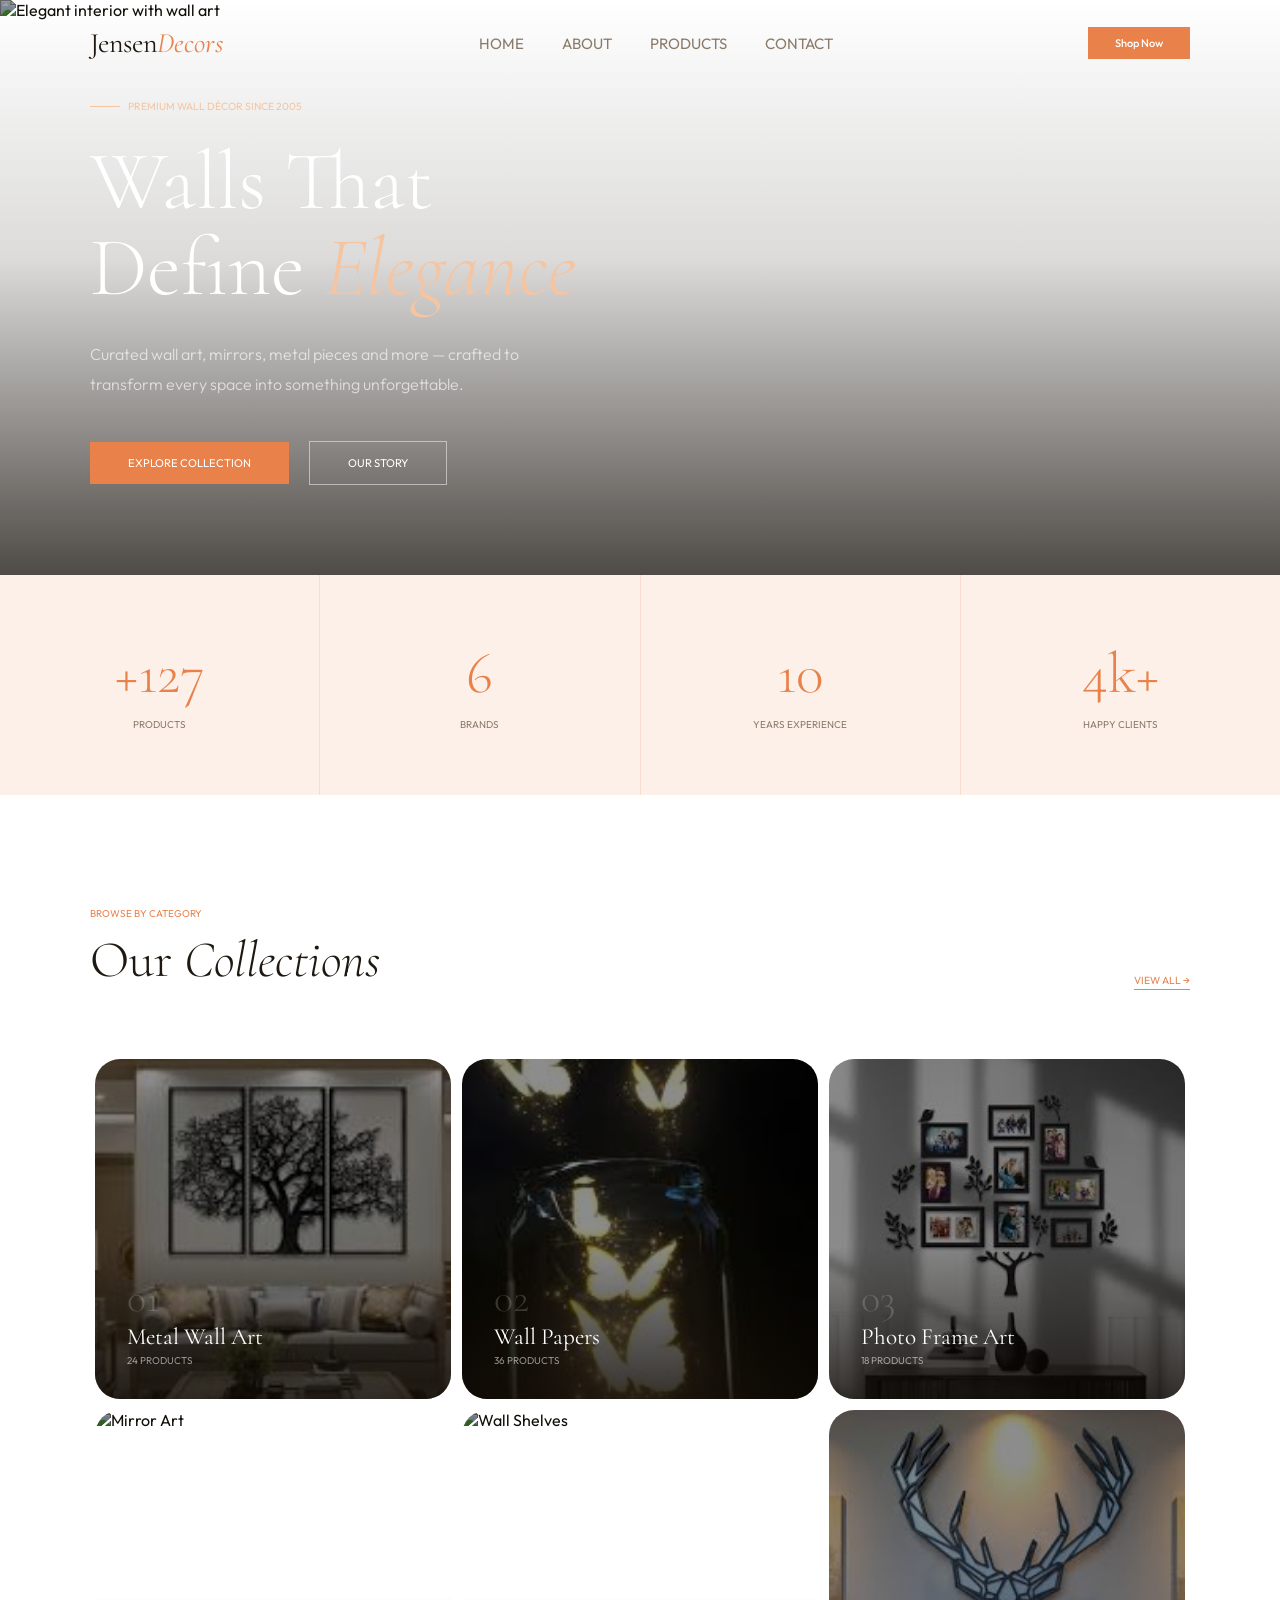
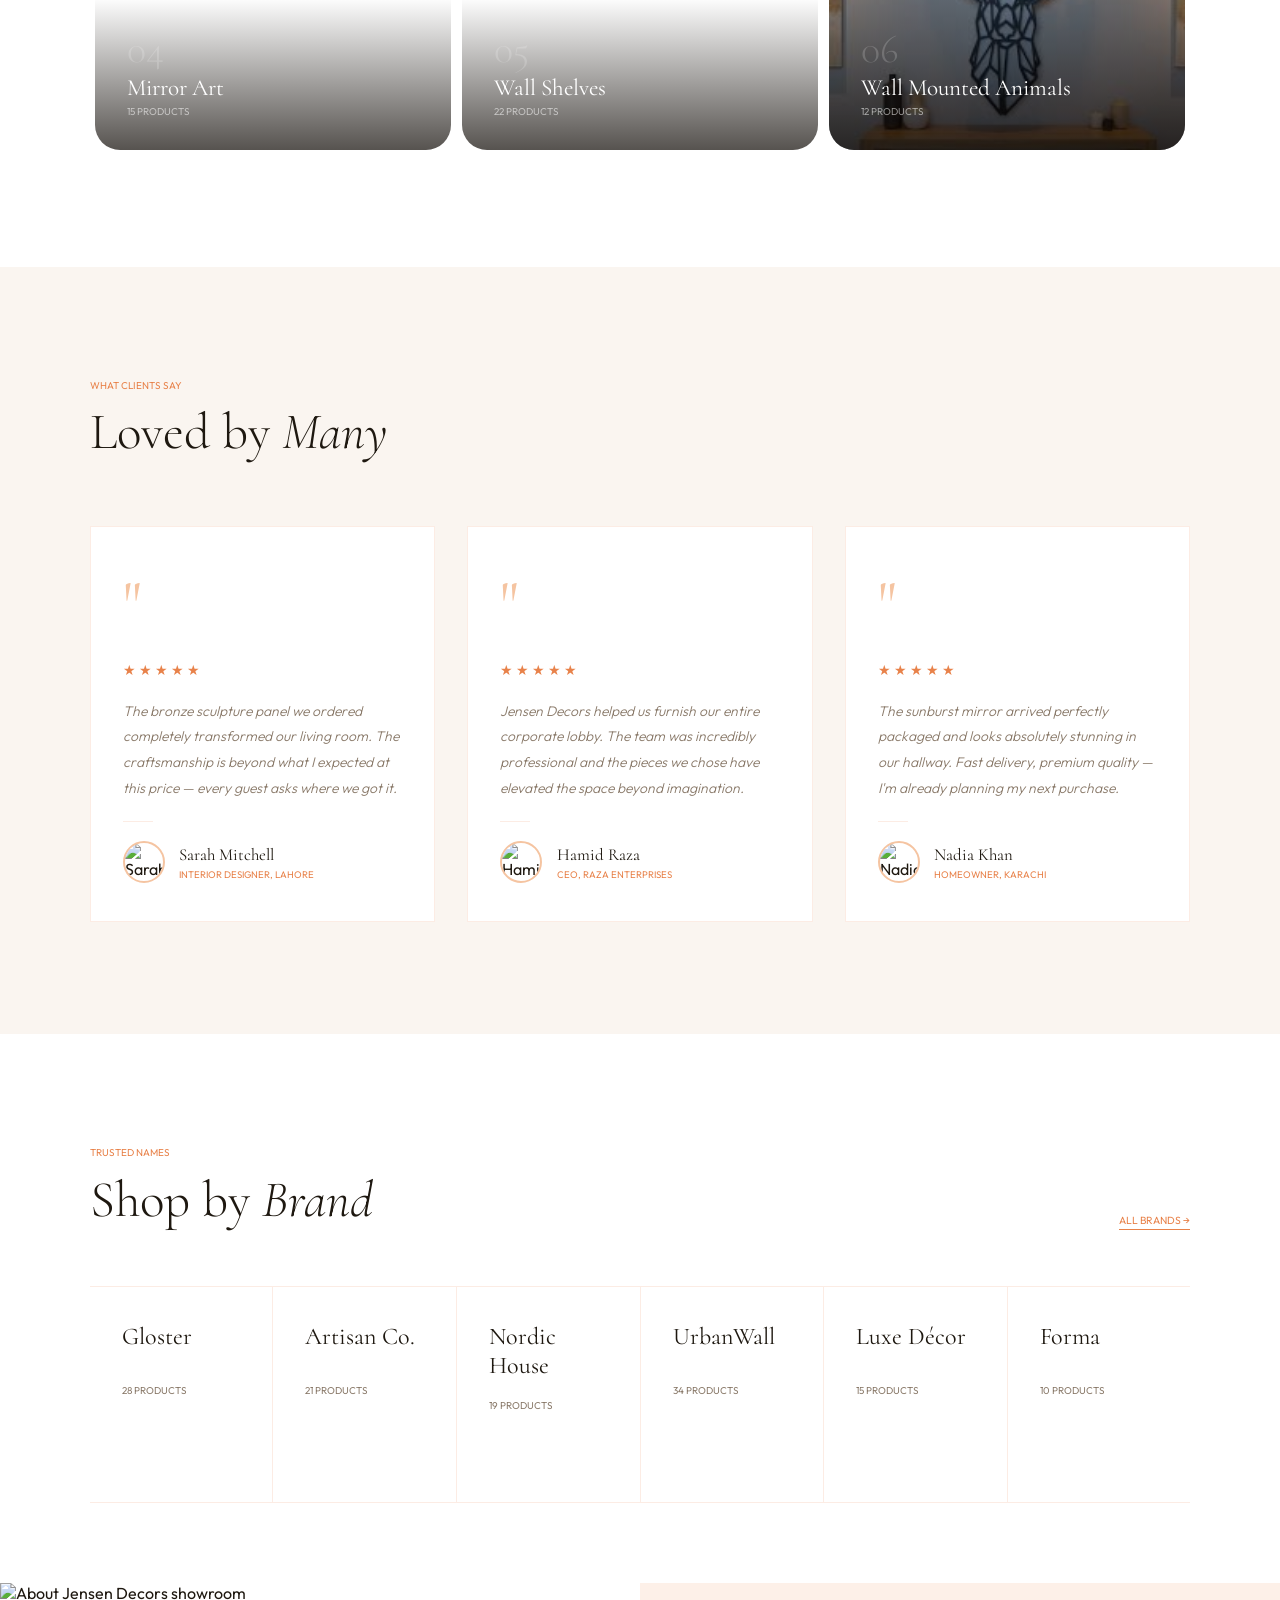
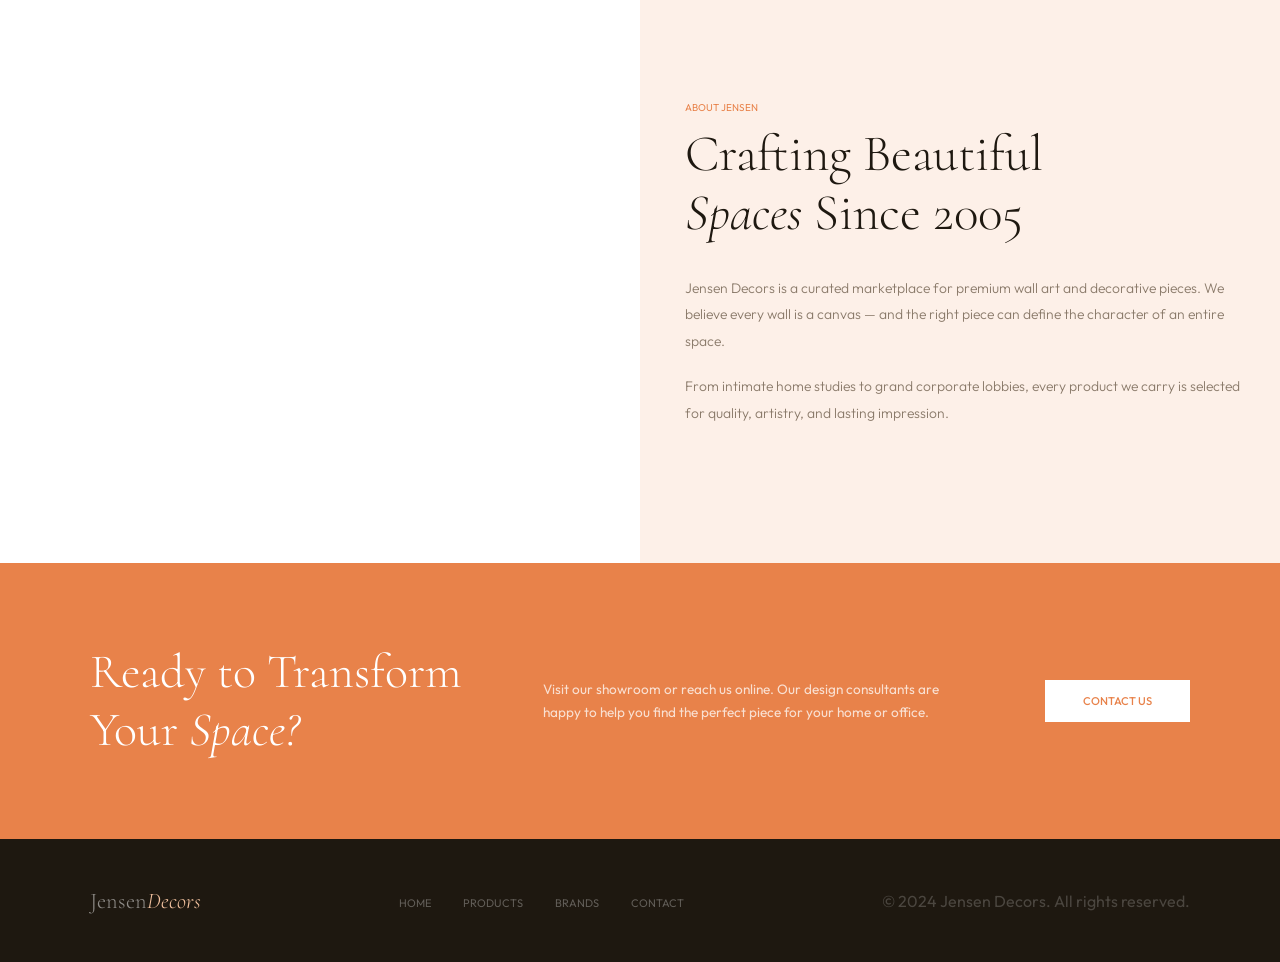
==== index.html @ d96dae10 "Rayyan 1st attempt of E-project" ====
<!DOCTYPE html>
<html lang="en">

<head>
  <meta charset="UTF-8" />
  <meta name="viewport" content="width=device-width, initial-scale=1.0" />
  <title>Jensen Decors — Premium Wall Art</title>
  <link
    href="https://fonts.googleapis.com/css2?family=Cormorant:ital,wght@0,300;0,400;0,500;1,300;1,400&family=Outfit:wght@300;400;500&display=swap"
    rel="stylesheet" />
  <link rel="stylesheet" href="CSS/index.css">
  <style>
  .hbg {
      display: none;
      flex-direction: column;
      justify-content: center;
      gap: 5px;
      cursor: pointer;
      border: none;
      background: none;
      padding: 4px;
      width: 32px;
      height: 32px;
    }

    .hbg span {
      display: block;
      width: 22px;
      height: 1.5px;
      background: var(--ink, #1e1810);
      transform-origin: center;
      transition: transform .38s cubic-bezier(.23, 1, .32, 1),
                  opacity   .28s ease,
                  width     .3s ease;
    }

    .hbg.open span:nth-child(1) { transform: translateY(6.5px) rotate(45deg); }
    .hbg.open span:nth-child(2) { opacity: 0; width: 0; }
    .hbg.open span:nth-child(3) { transform: translateY(-6.5px) rotate(-45deg); }

    /* ── MOBILE NAV DRAWER ── */
    .mob-nav {
      display: none;
      flex-direction: column;
      position: fixed;
      top: 65px; left: 0; right: 0;
      background: #fff;
      border-top: 1px solid rgba(232, 130, 74, .15);
      box-shadow: 0 8px 30px rgba(0, 0, 0, .08);
      z-index: 199;
      padding: 0 7%;
      overflow: hidden;
      max-height: 0;
      transition: max-height .42s cubic-bezier(.23, 1, .32, 1),
                  padding    .42s cubic-bezier(.23, 1, .32, 1);
    }

    .mob-nav.open {
      max-height: 400px;
      padding: 2rem 7%;
    }

    .mob-nav a {
      display: block;
      font-family: 'Outfit', sans-serif;
      font-size: .72rem;
      letter-spacing: .16em;
      text-transform: uppercase;
      color: #8a7a6a;
      font-weight: 400;
      text-decoration: none;
      padding: .6rem 0;
      border-bottom: 1px solid rgba(232, 130, 74, .15);
      transition: color .25s;
    }

    .mob-nav a:last-child { border-bottom: none; }
    .mob-nav a:hover,
    .mob-nav a.active { color: #e8824a; }

    @media (max-width: 900px) {
      .hbg { display: flex; }
    }
  
  </style>
</head>

<body>

  <!-- NAV -->
  <nav id="nav">
    <a class="logo" href="#">Jensen<span>Decors</span></a>
    <ul class="nav-menu">
      <li><a href="index.html">Home</a></li>
      <li><a href="about.html">About</a></li>
      <li><a href="products.html">Products</a></li>
      <li><a href="contact.html">Contact</a></li>
    </ul>
    <a class="nav-cta" href="#categories">Shop Now</a>
    <button class="hbg" id="hbg" aria-label="Toggle menu" aria-expanded="false">
      <span></span><span></span><span></span>
    </button>
  </nav>

  <!-- MOBILE NAV DRAWER -->
  <div class="mob-nav" id="mobNav" role="navigation" aria-label="Mobile navigation">
    <a href="index.html">Home</a>
    <a href="about.html">About Us</a>
    <a href="products.html">Product</a>
    <a href="contact.html">Contact Us</a>
  </div>

  <!-- HERO -->
  <section id="hero">
    <div class="hero-img">
      <img src="https://images.unsplash.com/photo-1586023492125-27b2c045efd7?w=1800&q=80"
        alt="Elegant interior with wall art" />
    </div>
    <div class="hero-overlay"></div>
    <div class="hero-content">
      <div class="hero-tag">Premium Wall Décor Since 2005</div>
      <h1 class="hero-h1">Walls That<br>Define <em>Elegance</em></h1>
      <p class="hero-sub">Curated wall art, mirrors, metal pieces and more — crafted to transform every space into
        something unforgettable.</p>
      <div class="hero-btns">
        <a class="btn-o" href="#categories">Explore Collection</a>
        <a class="btn-w" href="about.html">Our Story</a>
      </div>
    </div>
  </section>

  <!-- STRIP -->
  <div class="strip reveal">
    <div class="strip-item">
      <div class="strip-num">+127</div>
      <div class="strip-label">Products</div>
    </div>
    <div class="strip-item">
      <div class="strip-num">6</div>
      <div class="strip-label">Brands</div>
    </div>
    <div class="strip-item">
      <div class="strip-num">10</div>
      <div class="strip-label">Years Experience</div>
    </div>
    <div class="strip-item">
      <div class="strip-num">4k+</div>
      <div class="strip-label">Happy Clients</div>
    </div>
  </div>

  <!-- CATEGORIES -->
  <section class="sec" id="categories">
    <div class="cat-header reveal">
      <div>
        <div class="eyebrow">Browse by Category</div>
        <h2 class="sec-h2">Our <em>Collections</em></h2>
      </div>
      <a class="see-all" href="products.html">View All →</a>
    </div>

    <div class="cat-list reveal">
      <div class="cat-item">
        <img src="Images/Metal Art.jpg" alt="Metal Wall Art" />
        <div class="cat-arrow">→</div>
        <div class="cat-item-body">
          <div class="cat-num">01</div>
          <div class="cat-name">Metal Wall Art</div>
          <div class="cat-sub">24 Products</div>
        </div>
      </div>
      <div class="cat-item">
        <img src="Images/Wallpaper.jpg" alt="Wall Papers" />
        <div class="cat-arrow">→</div>
        <div class="cat-item-body">
          <div class="cat-num">02</div>
          <div class="cat-name">Wall Papers</div>
          <div class="cat-sub">36 Products</div>
        </div>
      </div>
      <div class="cat-item">
        <img src="Images/PhotoFrame.jpg" alt="Photo Frame Art" />
        <div class="cat-arrow">→</div>
        <div class="cat-item-body">
          <div class="cat-num">03</div>
          <div class="cat-name">Photo Frame Art</div>
          <div class="cat-sub">18 Products</div>
        </div>
      </div>
      <div class="cat-item">
        <img src="https://images.unsplash.com/photo-1618220179428-22790b461013?w=800&q=80" alt="Mirror Art" />
        <div class="cat-arrow">→</div>
        <div class="cat-item-body">
          <div class="cat-num">04</div>
          <div class="cat-name">Mirror Art</div>
          <div class="cat-sub">15 Products</div>
        </div>
      </div>
      <div class="cat-item">
        <img src="https://images.unsplash.com/photo-1555041469-a586c61ea9bc?w=800&q=80" alt="Wall Shelves" />
        <div class="cat-arrow">→</div>
        <div class="cat-item-body">
          <div class="cat-num">05</div>
          <div class="cat-name">Wall Shelves</div>
          <div class="cat-sub">22 Products</div>
        </div>
      </div>
      <div class="cat-item">
        <img src="Images/mounted animals.jpg" alt="Wall Mounted Animals" />
        <div class="cat-arrow">→</div>
        <div class="cat-item-body">
          <div class="cat-num">06</div>
          <div class="cat-name">Wall Mounted Animals</div>
          <div class="cat-sub">12 Products</div>
        </div>
      </div>
    </div>
  </section>

  <!-- TESTIMONIALS -->
  <section class="sec" id="testimonials">
    <div class="reveal">
      <div class="eyebrow">What Clients Say</div>
      <h2 class="sec-h2">Loved by <em>Many</em></h2>
    </div>
    <div class="testi-grid">
      <div class="testi-card reveal">
        <div class="testi-quote-icon">"</div>
        <div class="testi-stars">
          <span class="testi-star">★</span><span class="testi-star">★</span><span class="testi-star">★</span><span
            class="testi-star">★</span><span class="testi-star">★</span>
        </div>
        <p class="testi-text">The bronze sculpture panel we ordered completely transformed our living room. The
          craftsmanship is beyond what I expected at this price — every guest asks where we got it.</p>
        <div class="testi-divider"></div>
        <div class="testi-author">
          <div class="testi-avatar">
            <img src="https://images.unsplash.com/photo-1494790108377-be9c29b29330?w=100&q=80" alt="Sarah M." />
          </div>
          <div>
            <div class="testi-name">Sarah Mitchell</div>
            <div class="testi-role">Interior Designer, Lahore</div>
          </div>
        </div>
      </div>
      <div class="testi-card reveal reveal-d1">
        <div class="testi-quote-icon">"</div>
        <div class="testi-stars">
          <span class="testi-star">★</span><span class="testi-star">★</span><span class="testi-star">★</span><span
            class="testi-star">★</span><span class="testi-star">★</span>
        </div>
        <p class="testi-text">Jensen Decors helped us furnish our entire corporate lobby. The team was incredibly
          professional and the pieces we chose have elevated the space beyond imagination.</p>
        <div class="testi-divider"></div>
        <div class="testi-author">
          <div class="testi-avatar">
            <img src="https://images.unsplash.com/photo-1472099645785-5658abf4ff4e?w=100&q=80" alt="Hamid R." />
          </div>
          <div>
            <div class="testi-name">Hamid Raza</div>
            <div class="testi-role">CEO, Raza Enterprises</div>
          </div>
        </div>
      </div>
      <div class="testi-card reveal reveal-d2">
        <div class="testi-quote-icon">"</div>
        <div class="testi-stars">
          <span class="testi-star">★</span><span class="testi-star">★</span><span class="testi-star">★</span><span
            class="testi-star">★</span><span class="testi-star">★</span>
        </div>
        <p class="testi-text">The sunburst mirror arrived perfectly packaged and looks absolutely stunning in our
          hallway. Fast delivery, premium quality — I'm already planning my next purchase.</p>
        <div class="testi-divider"></div>
        <div class="testi-author">
          <div class="testi-avatar">
            <img src="https://images.unsplash.com/photo-1438761681033-6461ffad8d80?w=100&q=80" alt="Nadia K." />
          </div>
          <div>
            <div class="testi-name">Nadia Khan</div>
            <div class="testi-role">Homeowner, Karachi</div>
          </div>
        </div>
      </div>
    </div>
  </section>

  <!-- BRANDS -->
  <section class="sec" id="brands" style="padding-bottom:5rem;">
    <div class="reveal" style="display:flex;justify-content:space-between;align-items:flex-end;">
      <div>
        <div class="eyebrow">Trusted Names</div>
        <h2 class="sec-h2">Shop by <em>Brand</em></h2>
      </div>
      <a class="see-all" href="products.html">All Brands →</a>
    </div>
    <div class="brand-row reveal">
      <a class="brand-col" href="#">
        <div class="brand-col-name">Gloster</div>
        <div class="brand-col-count">28 Products</div>
        <div class="brand-col-arr">→</div>
      </a>
      <a class="brand-col" href="#">
        <div class="brand-col-name">Artisan Co.</div>
        <div class="brand-col-count">21 Products</div>
        <div class="brand-col-arr">→</div>
      </a>
      <a class="brand-col" href="#">
        <div class="brand-col-name">Nordic House</div>
        <div class="brand-col-count">19 Products</div>
        <div class="brand-col-arr">→</div>
      </a>
      <a class="brand-col" href="#">
        <div class="brand-col-name">UrbanWall</div>
        <div class="brand-col-count">34 Products</div>
        <div class="brand-col-arr">→</div>
      </a>
      <a class="brand-col" href="#">
        <div class="brand-col-name">Luxe Décor</div>
        <div class="brand-col-count">15 Products</div>
        <div class="brand-col-arr">→</div>
      </a>
      <a class="brand-col" href="#">
        <div class="brand-col-name">Forma</div>
        <div class="brand-col-count">10 Products</div>
        <div class="brand-col-arr">→</div>
      </a>
    </div>
  </section>

  <!-- ABOUT -->
  <div id="about">
    <div class="about-img reveal">
      <img src="https://images.unsplash.com/photo-1600210492486-724fe5c67fb0?w=900&q=80"
        alt="About Jensen Decors showroom" />
    </div>
    <div class="about-body reveal reveal-d1">
      <div class="eyebrow">About Jensen</div>
      <h2 class="sec-h2" style="margin-bottom:2rem;">Crafting Beautiful<br><em>Spaces</em> Since 2005</h2>
      <p class="about-p">Jensen Decors is a curated marketplace for premium wall art and decorative pieces. We believe
        every wall is a canvas — and the right piece can define the character of an entire space.</p>
      <p class="about-p">From intimate home studies to grand corporate lobbies, every product we carry is selected for
        quality, artistry, and lasting impression.</p>
    </div>
  </div>

  <!-- CONTACT BAND -->
  <div class="contact-band reveal">
    <div>
      <h2>Ready to Transform<br>Your <em>Space?</em></h2>
    </div>
    <p>Visit our showroom or reach us online. Our design consultants are happy to help you find the perfect piece for
      your home or office.</p>
    <a class="btn-white" href="contact.html">Contact Us</a>
  </div>

  <!-- FOOTER -->
  <footer>
    <div class="foot-logo">Jensen<span>Decors</span></div>
    <ul class="foot-links">
      <li><a href="#">Home</a></li>
      <li><a href="#categories">Products</a></li>
      <li><a href="#brands">Brands</a></li>
      <li><a href="contact.html">Contact</a></li>
    </ul>
    <span class="foot-copy">© 2024 Jensen Decors. All rights reserved.</span>
  </footer>

  <script>
    // Sticky nav
    window.addEventListener('scroll', () => {
      document.getElementById('nav').classList.toggle('stuck', scrollY > 60);
    });

    // Scroll reveal
    const io = new IntersectionObserver(entries => {
      entries.forEach(e => { if (e.isIntersecting) { e.target.classList.add('on'); io.unobserve(e.target); } });
    }, { threshold: 0.1 });
    document.querySelectorAll('.reveal').forEach(el => io.observe(el));

    // Hamburger toggle
    const hbg    = document.getElementById('hbg');
    const mobNav = document.getElementById('mobNav');
    let isOpen   = false;

    hbg.addEventListener('click', function () {
      isOpen = !isOpen;
      hbg.classList.toggle('open', isOpen);
      hbg.setAttribute('aria-expanded', isOpen);

      if (isOpen) {
        mobNav.style.display = 'flex';
        mobNav.offsetHeight;
        mobNav.classList.add('open');
      } else {
        mobNav.classList.remove('open');
        mobNav.addEventListener('transitionend', function handler() {
          if (!isOpen) mobNav.style.display = 'none';
          mobNav.removeEventListener('transitionend', handler);
        });
      }
    });

    mobNav.querySelectorAll('a').forEach(function (link) {
      link.addEventListener('click', function () {
        isOpen = false;
        hbg.classList.remove('open');
        hbg.setAttribute('aria-expanded', 'false');
        mobNav.classList.remove('open');
        mobNav.addEventListener('transitionend', function handler() {
          mobNav.style.display = 'none';
          mobNav.removeEventListener('transitionend', handler);
        });
      });
    });
  </script>
</body>

</html>
---- CSS/index.css ----
*,
*::before,
*::after {
  margin: 0;
  padding: 0;
  box-sizing: border-box;
}

body {
  font-family: 'Outfit', sans-serif;
  background: #fff;
  color: #1e1810;
  overflow-x: hidden;
}

img {
  display: block;
  width: 100%;
  height: 100%;
  object-fit: cover;
}

a {
  text-decoration: none;
  color: inherit;
}

/* NAV */
nav {
  position: fixed;
  top: 0;
  left: 0;
  right: 0;
  z-index: 1000;
  display: flex;
  align-items: center;
  justify-content: space-between;
  padding: 25.6px 7%;
  transition: background .45s;
}

nav.stuck {
  background: rgba(255, 255, 255, .94);
}

.logo {
  font-family: 'Cormorant', serif;
  font-size: 1.75rem;
  font-weight: 400;
  color: #1e1810;
}

.logo span {
  font-style: italic;
  color: #e8824a;
}

.nav-menu {
  display: flex;
  gap: 38px;
  list-style: none;
}

.nav-menu a {
  font-size: 15px;
  text-transform: uppercase;
  color: #8a7a6a;
  position: relative;
  padding-bottom: 3px;
  transition: all ease-in 300ms;
}

.nav-menu a::after {
  position: absolute;
  bottom: 0;
  left: 0;
  width: 0;
  height: 1px;
  background: #e8824a;
  transition: all ease-in 350ms;
}

.nav-menu a:hover {
  color: #e8824a;
}

.nav-menu a:hover::after {
  width: 100%;
}

.nav-cta {
  font-size: 11px;
  color: #fff;
  background: #e8824a;
  padding: 9px 27px;
  font-weight: 500;
  transition: all ease-in 300ms;
}

.nav-cta:hover {
  opacity: 0.85;
}

/* HAMBURGER — hidden on desktop, shown on mobile via media query */
.hbg {
  display: none;
  flex-direction: column;
  justify-content: center;
  align-items: center;
  gap: 5px;
  width: 44px;
  height: 44px;
  background: none;
  border: none;
  cursor: pointer;
  padding: 8px;
  border-radius: 6px;
  flex-shrink: 0;
  z-index: 1100;
}

.hbg span {
  display: block;
  width: 24px;
  height: 2px;
  background: #1e1810;
  border-radius: 2px;
  transition: transform 0.3s, opacity 0.3s;
}

/* HERO */
#hero {
  padding-top: 100px;
  height: 100%;
  position: relative;
  overflow: hidden;
  display: flex;
  align-items: flex-end;
}

.hero-img {
  position: absolute;
  inset: 0;
}

.hero-img img {
  object-position: center 30%;
  filter: brightness(.62);
}

.hero-overlay {
  position: absolute;
  inset: 0;
  background: linear-gradient(to top, rgba(20, 14, 8, .75) 0%, rgba(20, 14, 8, .15) 55%, transparent 100%);
}

.hero-content {
  position: relative;
  z-index: 2;
  padding: 0 7% 7%;
  max-width: 820px;
}

.hero-tag {
  display: flex;
  align-items: center;
  gap: 8px;
  font-size: .65rem;
  text-transform: uppercase;
  color: #f5c4a1;
  margin-bottom: 1.6rem;
}

.hero-tag::before {
  content: '';
  width: 30px;
  height: 1px;
  background: #f5c4a1;
}

.hero-h1 {
  font-family: 'Cormorant', serif;
  font-size: clamp(3.4rem, 6.5vw, 6rem);
  font-weight: 300;
  line-height: 1.04;
  color: #fff;
  margin-bottom: 1.8rem;
}

.hero-h1 em {
  font-style: italic;
  color: #f5c4a1;
}

.hero-sub {
  font-size: 12.5x;
  color: rgba(255, 255, 255, .65);
  line-height: 1.85;
  font-weight: 300;
  max-width: 440px;
  margin-bottom: 2.6rem;
}

.hero-btns {
  display: flex;
  gap: 1.2rem;
  align-items: center;
}

.btn-w {
  font-size: .7rem;
  text-transform: uppercase;
  color: #fff;
  border: 1px solid rgba(255, 255, 255, .5);
  padding: .88rem 2.4rem;
  transition: background .35s, border-color .35s;
}

.btn-w:hover {
  background: rgba(255, 255, 255, .1);
  border-color: #fff;
}

.btn-o {
  font-size: .7rem;
  text-transform: uppercase;
  color: #fff;
  background: #e8824a;
  padding: .88rem 2.4rem;
  transition: opacity .3s;
}

.btn-o:hover {
  opacity: .88;
}

/* STRIP */
.strip {
  display: flex;
  justify-content: center;
  background: #fdf0e8;
}

.strip-item {
  flex: 1;
  text-align: center;
  padding: 4rem 1rem;
  border-right: 1px solid rgba(232, 130, 74, .15);
  cursor: default;
  position: relative;
  overflow: hidden;
  transition: all ease-in 40ms;
}

.strip-item::after {
  content: '';
  position: absolute;
  bottom: 0;
  left: 50%;
  transform: translateX(-50%) scaleX(0);
  width: 40px;
  height: 2px;
  background: #e8824a;
  transition: transform .45s cubic-bezier(.16, 1, .3, 1);
}

.strip-item:hover::after {
  transform: translateX(-50%) scaleX(1);
}

.strip-item:last-child {
  border-right: none;
}

.strip-item:hover {
  background: rgba(232, 130, 74, .07);
}

.strip-num {
  font-family: 'Cormorant', serif;
  font-size: 3.6rem;
  font-weight: 300;
  color: #e8824a;
  transition: all ease-in .45s cubic-bezier(.16, 1, .3, 1);
}

.strip-item:hover .strip-num {
  transform: translateY(-4px) scale(1.08);
}

.strip-label {
  font-size: .62rem;
  text-transform: uppercase;
  color: #8a7a6a;
  margin-top: .55rem;
  transition: all ease-in .4s, color .3s;
}

.strip-item:hover .strip-label {
  color: #1e1810;
}

/* SHARED SECTION */
.sec {
  padding: 112px 7%;
}

.eyebrow {
  font-size: .62rem;
  text-transform: uppercase;
  color: #e8824a;
  margin-bottom: .7rem;
}

.sec-h2 {
  font-family: 'Cormorant', serif;
  font-size: clamp(2.2rem, 4vw, 3.4rem);
  font-weight: 300;
  line-height: 1.15;
  color: #1e1810;
}

.sec-h2 em {
  font-style: italic;
}

/* CATEGORIES */
.cat-header {
  display: flex;
  justify-content: space-between;
  align-items: flex-end;
  margin-bottom: 4rem;
}

.see-all {
  font-size: .65rem;
  text-transform: uppercase;
  color: #e8824a;
  border-bottom: 1px solid #e8824a;
  padding-bottom: 2px;
  transition: opacity .3s;
}

.see-all:hover {
  opacity: .65;
}

.cat-list {
  display: grid;
  grid-template-columns: repeat(3, 1fr);
  gap: 1px;
}

.cat-item {
  position: relative;
  overflow: hidden;
  height: 340px;
  display: flex;
  align-items: flex-end;
  cursor: pointer;
  border-radius: 25px;
  margin: 5px;
}

.cat-item img {
  position: absolute;
  inset: 0;
  filter: brightness(.55);
  transition: transform .65s cubic-bezier(.25, .46, .45, .94);
}

.cat-item:hover img {
  transform: scale(1.06);
}

.cat-item-body {
  position: relative;
  z-index: 2;
  padding: 2rem;
  width: 100%;
  background: linear-gradient(transparent, rgba(15, 10, 5, .7));
}

.cat-num {
  font-family: 'Cormorant', serif;
  font-size: 2.5rem;
  font-weight: 300;
  color: rgba(255, 255, 255, .18);
  line-height: 1;
  margin-bottom: .3rem;
}

.cat-name {
  font-family: 'Cormorant', serif;
  font-size: 1.45rem;
  font-weight: 400;
  color: #fff;
  margin-bottom: .2rem;
}

.cat-sub {
  font-size: .62rem;
  text-transform: uppercase;
  color: rgba(255, 255, 255, .55);
}

.cat-arrow {
  position: absolute;
  top: 1.5rem;
  right: 1.5rem;
  z-index: 2;
  width: 36px;
  height: 36px;
  border: 1px solid rgba(255, 255, 255, .3);
  display: flex;
  align-items: center;
  justify-content: center;
  color: #fff;
  opacity: 0;
  transform: translateY(6px);
  transition: opacity .35s, transform .35s;
}

.cat-item:hover .cat-arrow {
  opacity: 1;
  transform: translateY(0);
}

/* TESTIMONIALS */
#testimonials {
  background: #faf5f0;
}

.testi-grid {
  display: grid;
  grid-template-columns: repeat(3, 1fr);
  gap: 2rem;
  margin-top: 4rem;
}

.testi-card {
  background: #fff;
  padding: 2.4rem 2rem;
  border: 1px solid rgba(232, 130, 74, .15);
  display: flex;
  flex-direction: column;
  gap: 1.2rem;
  transition: box-shadow .35s, transform .35s;
}

.testi-card:hover {
  box-shadow: 0 12px 40px rgba(232, 130, 74, .12);
  transform: translateY(-4px);
}

.testi-quote-icon {
  font-family: 'Cormorant', serif;
  font-size: 4rem;
  color: #f5c4a1;
}

.testi-text {
  font-size: .87rem;
  color: #8a7a6a;
  line-height: 1.85;
  font-weight: 300;
  font-style: italic;
  flex: 1;
}

.testi-stars {
  display: flex;
  gap: 3px;
}

.testi-star {
  color: #e8824a;
  font-size: .9rem;
}

.testi-divider {
  width: 30px;
  height: 1px;
  background: rgba(232, 130, 74, .15);
}

.testi-author {
  display: flex;
  align-items: center;
  gap: .9rem;
}

.testi-avatar {
  width: 42px;
  height: 42px;
  border-radius: 50%;
  overflow: hidden;
  flex-shrink: 0;
  border: 2px solid #f5c4a1;
}

.testi-avatar img {
  width: 100%;
  height: 100%;
  object-fit: cover;
}

.testi-name {
  font-family: 'Cormorant', serif;
  font-size: 1.05rem;
  color: #1e1810;
}

.testi-role {
  font-size: .6rem;
  text-transform: uppercase;
  color: #e8824a;
  margin-top: .15rem;
}

/* BRANDS */
#brands {
  background: #fff;
}

.brand-row {
  display: flex;
  margin-top: 3.5rem;
  border-top: 1px solid rgba(232, 130, 74, .15);
}

.brand-col {
  flex: 1;
  padding: 2.2rem 2rem;
  border-right: 1px solid rgba(232, 130, 74, .15);
  border-bottom: 1px solid rgba(232, 130, 74, .15);
  cursor: pointer;
  display: flex;
  flex-direction: column;
  justify-content: space-between;
  transition: background .3s;
}

.brand-col:last-child {
  border-right: none;
}

.brand-col:hover {
  background: #fdf0e8;
}

.brand-col-name {
  font-family: 'Cormorant', serif;
  font-size: 1.5rem;
  color: #1e1810;
  margin-bottom: 1.2rem;
}

.brand-col-count {
  font-size: .62rem;
  text-transform: uppercase;
  color: #8a7a6a;
}

.brand-col-arr {
  font-size: 1.1rem;
  color: #e8824a;
  margin-top: 2rem;
  opacity: 0;
  transform: translateX(-6px);
  transition: opacity .3s, transform .3s;
}

.brand-col:hover .brand-col-arr {
  opacity: 1;
}

#about {
  display: grid;
  grid-template-columns: 1fr 1fr;
  min-height: 580px;
}

.about-img {
  overflow: hidden;
}

.about-img img {
  height: 100%;
}

.about-body {
  background: #fdf0e8;
  padding: 6rem 6% 6rem 7%;
  display: flex;
  flex-direction: column;
  justify-content: center;
}

.about-body .sec-h2 {
  margin-bottom: 2rem;
}

.about-p {
  font-size: .87rem;
  color: #8a7a6a;
  line-height: 1.9;
  font-weight: 300;
  margin-bottom: 1.2rem;
}

.contact-band {
  background: #e8824a;
  padding: 5rem 7%;
  display: flex;
  align-items: center;
  justify-content: space-between;
  gap: 3rem;
}

.contact-band h2 {
  font-family: 'Cormorant', serif;
  font-size: clamp(2rem, 4vw, 3rem);
  font-weight: 300;
  color: #fff;
}

.contact-band h2 em {
  font-style: italic;
}

.contact-band p {
  font-size: .85rem;
  color: rgba(255, 255, 255, .75);
  line-height: 1.7;
  max-width: 420px;
}

.btn-white {
  flex-shrink: 0;
  font-size: .7rem;
  text-transform: uppercase;
  color: #e8824a;
  background: #fff;
  padding: .9rem 2.4rem;
  font-weight: 500;
  transition: opacity .3s;
}

.btn-white:hover {
  opacity: .9;
}

footer {
  background: #1e1810;
  padding: 3rem 7%;
  display: flex;
  justify-content: space-between;
  align-items: center;
}

.foot-logo {
  font-family: 'Cormorant', serif;
  font-size: 1.4rem;
  font-weight: 300;
  color: rgba(255, 255, 255, .5);
}

.foot-logo span {
  font-style: italic;
  color: #f5c4a1;
}

.foot-links {
  display: flex;
  gap: 2rem;
  list-style: none;
}

.foot-links a {
  font-size: 11px;
  text-transform: uppercase;
  color: rgba(255, 255, 255, .3);
  transition: color .3s;
}

.foot-links a:hover {
  color: #f5c4a1;
}

.foot-copy {
  font-size: 16px;
  color: rgba(255, 255, 255, .2);
}

.reveal {
  opacity: 0;
  transform: translateY(24px);
  transition: opacity .8s, transform .8s cubic-bezier(.16, 1, .3, 1);
}

.reveal.on {
  opacity: 1;
  transform: none;
}

.reveal-d1 {
  transition-delay: .1s;
}

.reveal-d2 {
  transition-delay: .2s;
}

.reveal-d3 {
  transition-delay: .3s;
}

@media(max-width:960px) {
  .cat-list {
    grid-template-columns: 1fr 1fr;
  }

  .cat-item {
    height: 280px;
  }

  .testi-grid {
    grid-template-columns: 1fr;
  }

  .brand-row {
    flex-wrap: wrap;
  }

  .brand-col {
    flex: 1 1 33%;
  }

  #about {
    grid-template-columns: 1fr;
  }

  .about-img {
    height: 320px;
  }

  .contact-band {
    flex-direction: column;
    text-align: center;
    align-items: center;
  }

  .contact-band p {
    max-width: 100%;
  }
}

@media(max-width:640px) {

  /* Hide desktop nav items */
  .nav-menu,
  .nav-cta {
    display: none;
  }

  .hbg {
    display: flex;
  }

  .sec {
    padding: 4rem 5%;
  }

  .cat-header {
    flex-direction: column;
    align-items: flex-start;
    gap: .8rem;
    margin-bottom: 2rem;
  }

  .cat-list {
    grid-template-columns: 1fr;
  }

  .cat-item {
    height: 240px;
  }

  .strip {
    flex-wrap: wrap;
  }

  .strip-item {
    flex: 1 1 50%;
    border-right: none;
    border-bottom: 1px solid rgba(232, 130, 74, .15);
    padding: 2.8rem 1rem;
  }

  .strip-item:nth-child(odd) {
    border-right: 1px solid rgba(232, 130, 74, .15);
  }
  
  .btn-o,.btn-w{
  width: 160px;
}

  .hero-btns {
    flex-direction: column;
    align-items: flex-start;
    gap: .8rem;
  }

  .hero-sub {
    font-size: .82rem;
  }

  .brand-row {
    flex-direction: column;
  }

  .brand-col {
    flex: 1 1 100%;
    border-right: none;
  }
  .cat-item{
    width: 75%;
    margin: 20px 12.5%;
  }
  .about-body {
    padding: 3rem 5%;
  }

  .contact-band {
    padding: 3.5rem 5%;
    gap: 1.5rem;
  }

  footer {
    flex-direction: column;
    gap: 1.4rem;
    text-align: center;
  }

  .foot-links {
    justify-content: center;
    flex-wrap: wrap;
    gap: 1.2rem;
  }
}

@media(max-width:400px) {
  .strip-item {
    flex: 1 1 100%;
    border-right: none;
  }

  .hero-h1 {
    font-size: 2.6rem;
  }
}
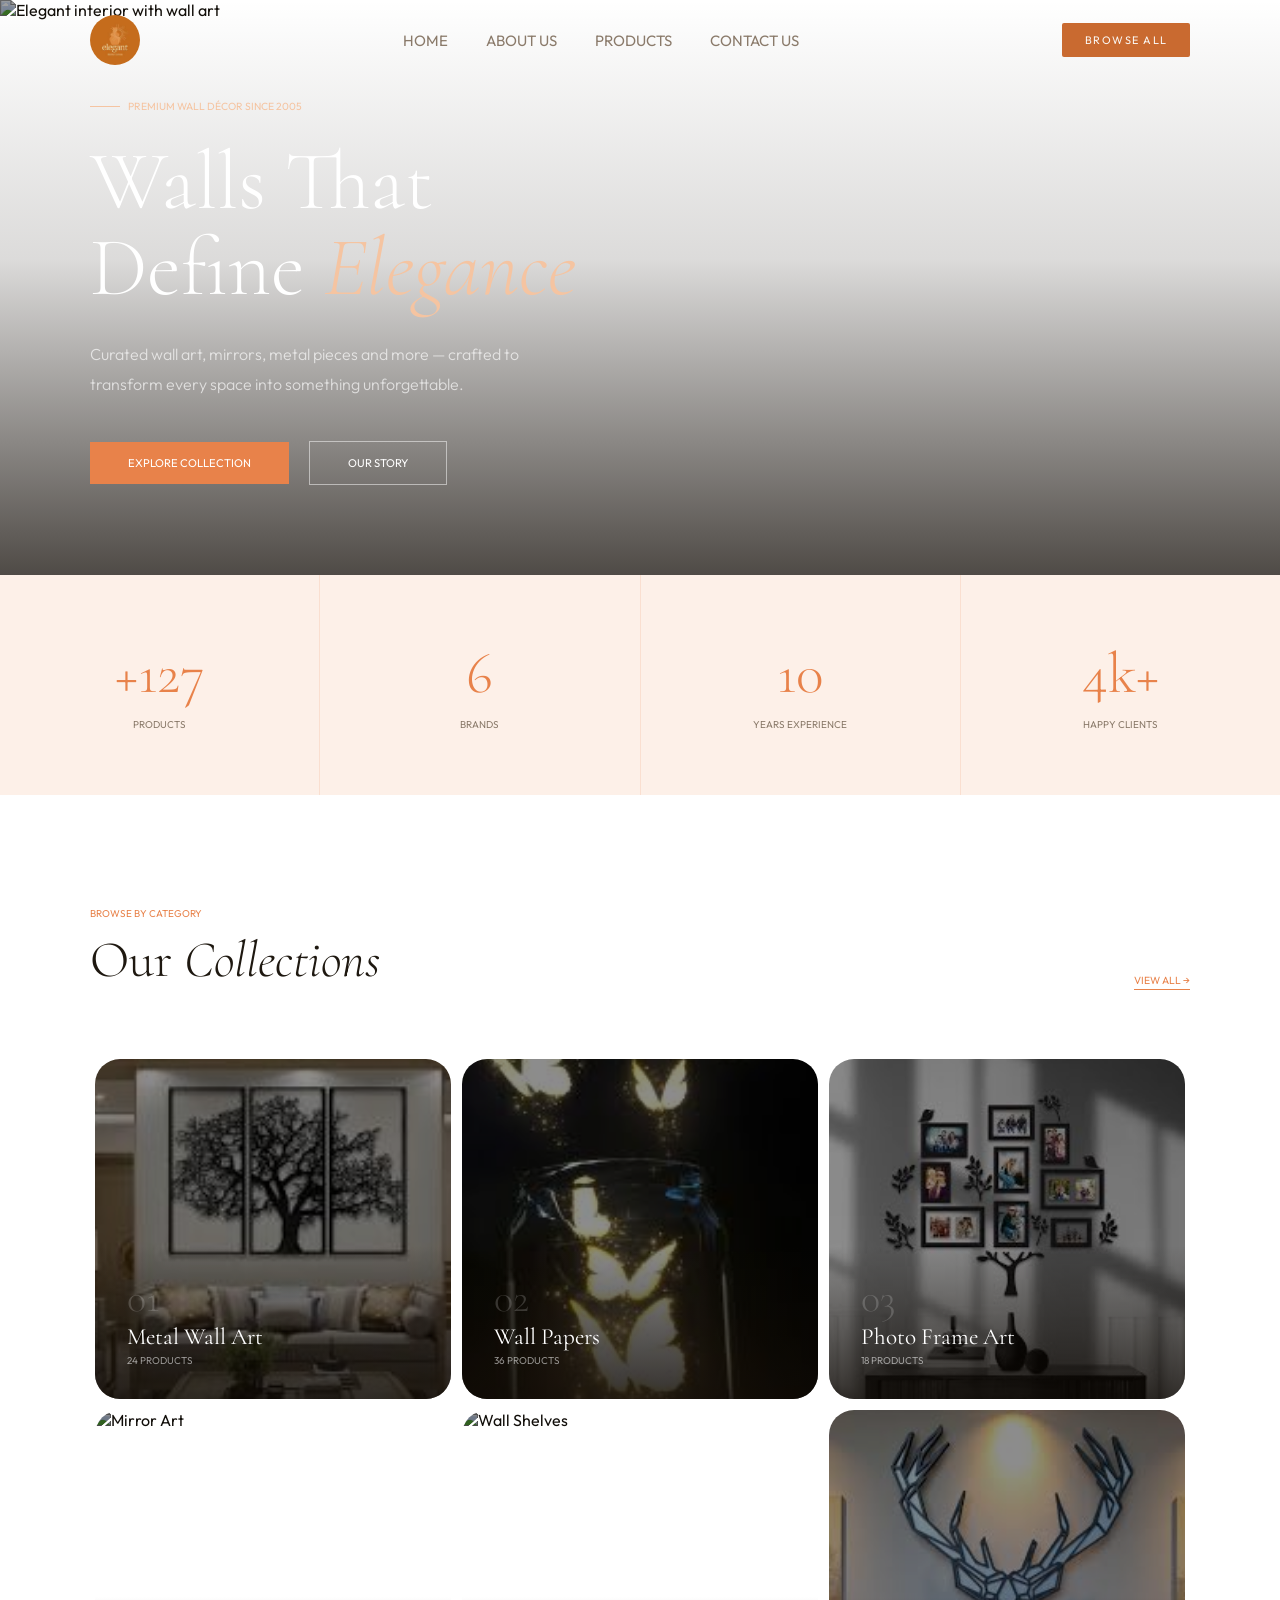
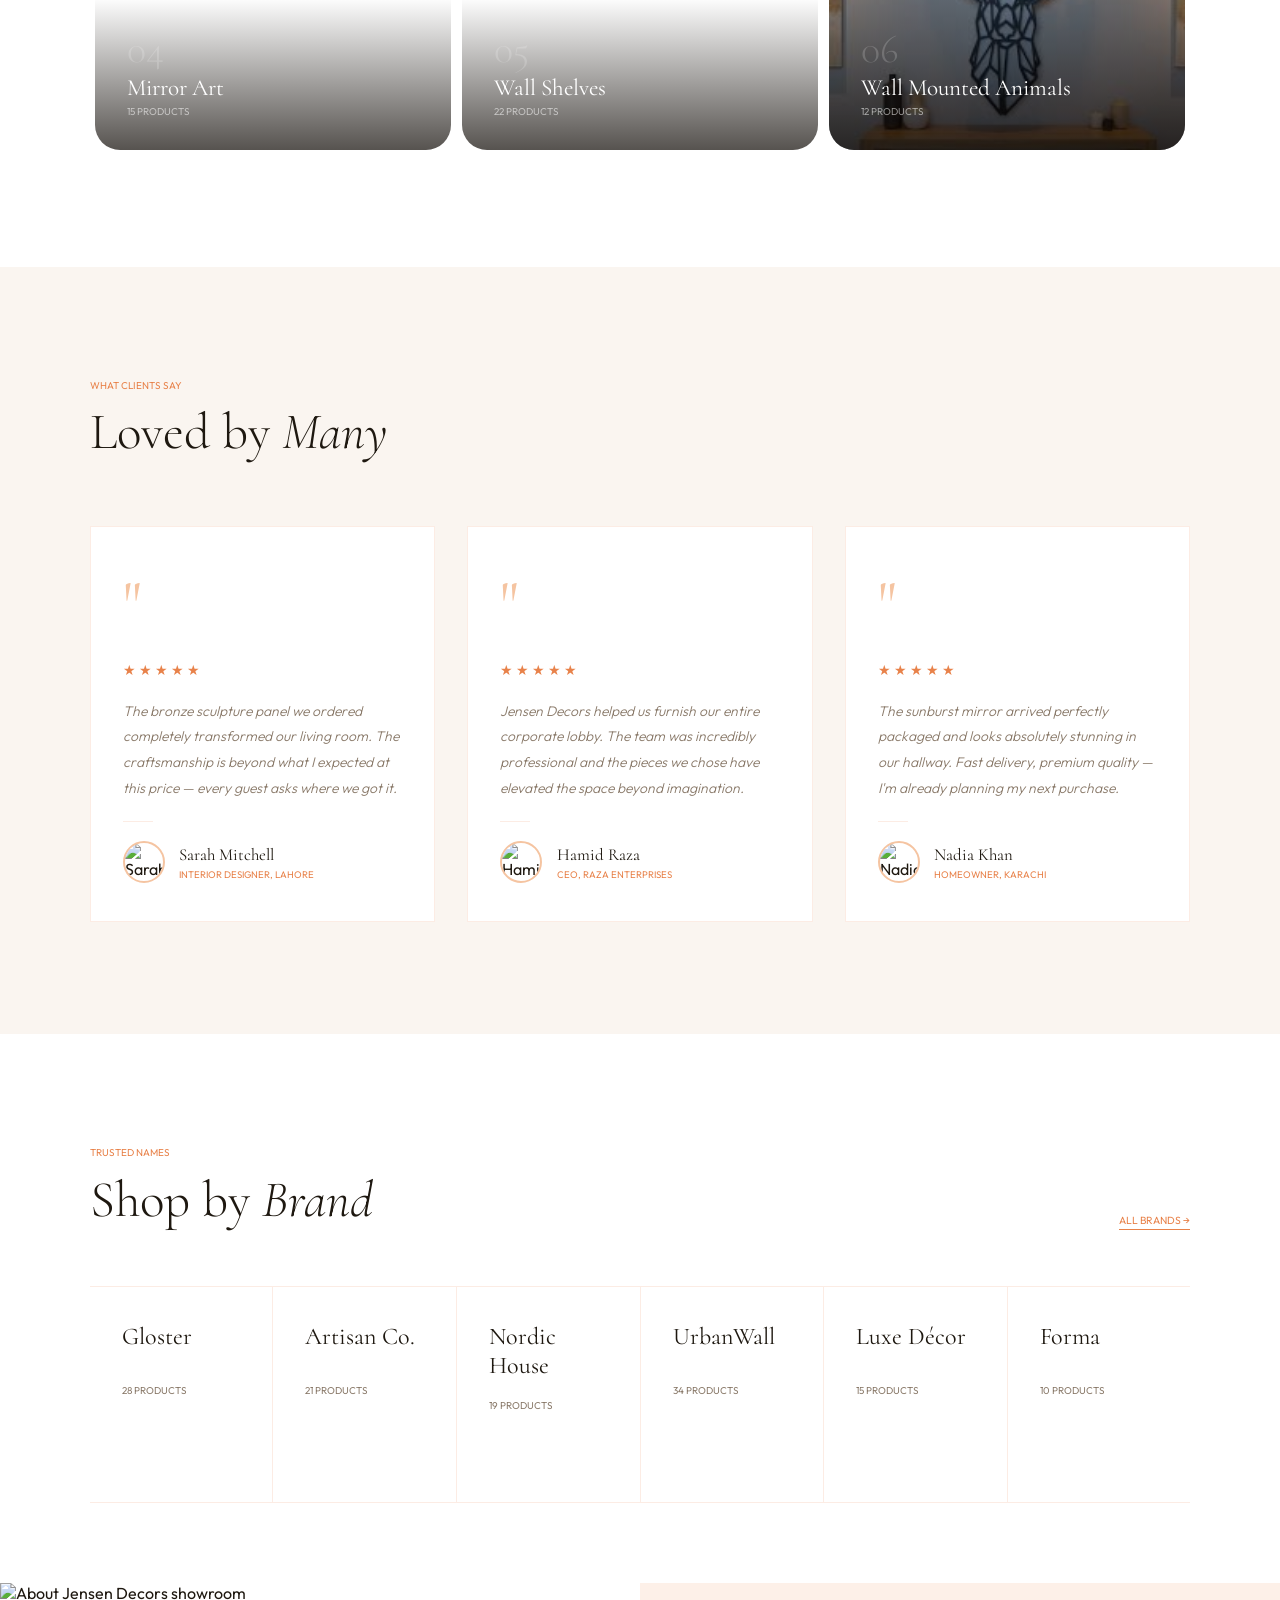
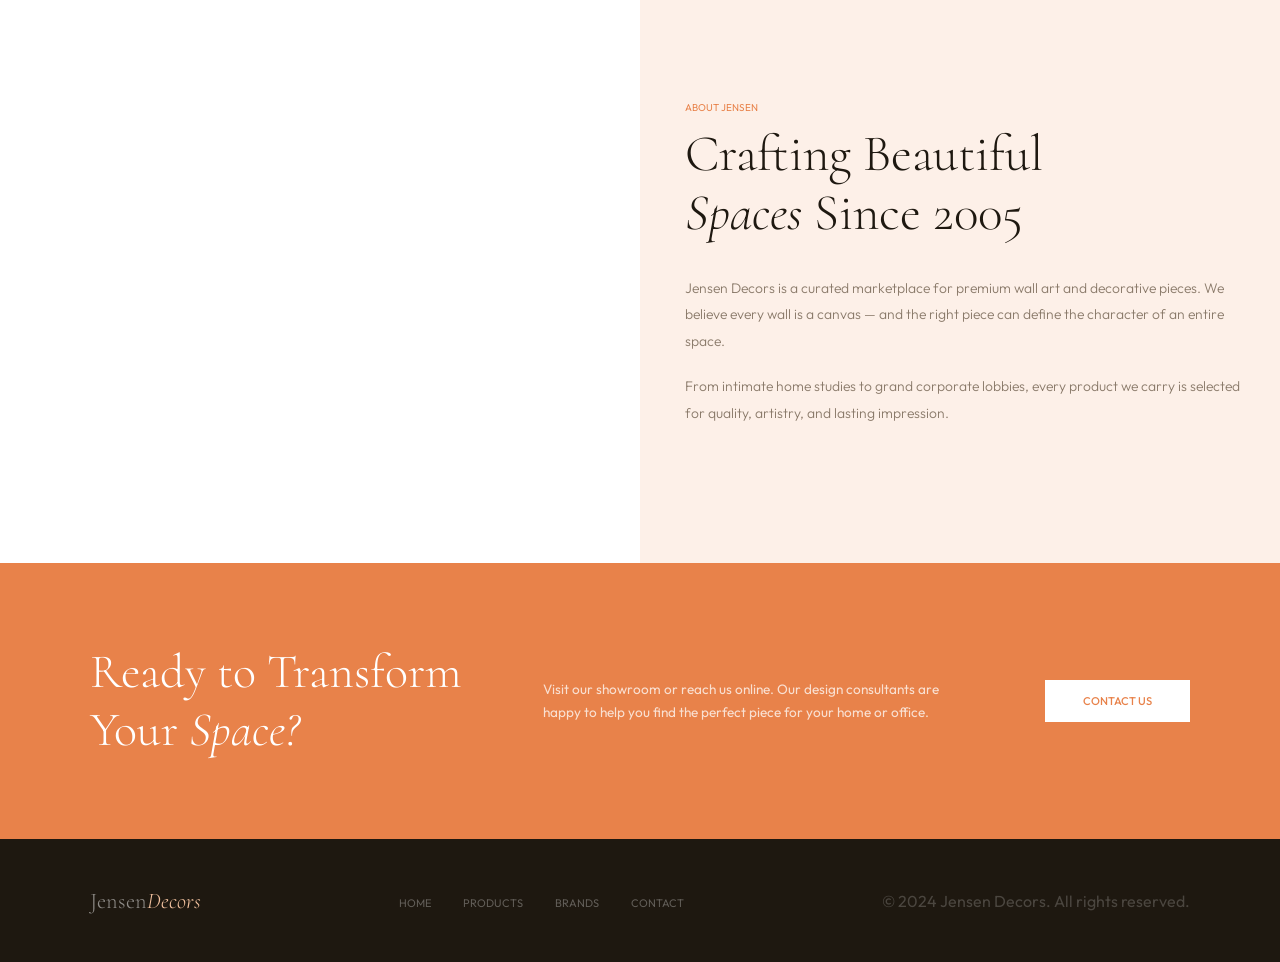
==== commit 17efe077: "updated version" ====
--- a/index.html
+++ b/index.html
@@ -10,78 +10,7 @@
     rel="stylesheet" />
   <link rel="stylesheet" href="CSS/index.css">
   <style>
-  .hbg {
-      display: none;
-      flex-direction: column;
-      justify-content: center;
-      gap: 5px;
-      cursor: pointer;
-      border: none;
-      background: none;
-      padding: 4px;
-      width: 32px;
-      height: 32px;
-    }
-
-    .hbg span {
-      display: block;
-      width: 22px;
-      height: 1.5px;
-      background: var(--ink, #1e1810);
-      transform-origin: center;
-      transition: transform .38s cubic-bezier(.23, 1, .32, 1),
-                  opacity   .28s ease,
-                  width     .3s ease;
-    }
-
-    .hbg.open span:nth-child(1) { transform: translateY(6.5px) rotate(45deg); }
-    .hbg.open span:nth-child(2) { opacity: 0; width: 0; }
-    .hbg.open span:nth-child(3) { transform: translateY(-6.5px) rotate(-45deg); }
-
-    /* ── MOBILE NAV DRAWER ── */
-    .mob-nav {
-      display: none;
-      flex-direction: column;
-      position: fixed;
-      top: 65px; left: 0; right: 0;
-      background: #fff;
-      border-top: 1px solid rgba(232, 130, 74, .15);
-      box-shadow: 0 8px 30px rgba(0, 0, 0, .08);
-      z-index: 199;
-      padding: 0 7%;
-      overflow: hidden;
-      max-height: 0;
-      transition: max-height .42s cubic-bezier(.23, 1, .32, 1),
-                  padding    .42s cubic-bezier(.23, 1, .32, 1);
-    }
-
-    .mob-nav.open {
-      max-height: 400px;
-      padding: 2rem 7%;
-    }
-
-    .mob-nav a {
-      display: block;
-      font-family: 'Outfit', sans-serif;
-      font-size: .72rem;
-      letter-spacing: .16em;
-      text-transform: uppercase;
-      color: #8a7a6a;
-      font-weight: 400;
-      text-decoration: none;
-      padding: .6rem 0;
-      border-bottom: 1px solid rgba(232, 130, 74, .15);
-      transition: color .25s;
-    }
-
-    .mob-nav a:last-child { border-bottom: none; }
-    .mob-nav a:hover,
-    .mob-nav a.active { color: #e8824a; }
-
-    @media (max-width: 900px) {
-      .hbg { display: flex; }
-    }
-  
+ 
   </style>
 </head>
 
@@ -89,14 +18,14 @@
 
   <!-- NAV -->
   <nav id="nav">
-    <a class="logo" href="#">Jensen<span>Decors</span></a>
+    <img src="Images/Logo.jpg" alt="Logo" class="logo">
     <ul class="nav-menu">
       <li><a href="index.html">Home</a></li>
-      <li><a href="about.html">About</a></li>
+      <li><a href="about.html">About Us</a></li>
       <li><a href="products.html">Products</a></li>
-      <li><a href="contact.html">Contact</a></li>
+      <li><a href="contact.html">Contact Us</a></li>
     </ul>
-    <a class="nav-cta" href="#categories">Shop Now</a>
+    <a class="nav-cta" href="products.html">Browse All</a>
     <button class="hbg" id="hbg" aria-label="Toggle menu" aria-expanded="false">
       <span></span><span></span><span></span>
     </button>
--- a/CSS/index.css
+++ b/CSS/index.css
@@ -37,22 +37,19 @@
   justify-content: space-between;
   padding: 25.6px 7%;
   transition: background .45s;
+  height: 80px;
 }
 
 nav.stuck {
   background: rgba(255, 255, 255, .94);
 }
 
+
 .logo {
-  font-family: 'Cormorant', serif;
-  font-size: 1.75rem;
-  font-weight: 400;
-  color: #1e1810;
-}
-
-.logo span {
-  font-style: italic;
-  color: #e8824a;
+  height: 50px;
+  width: 50px;
+  border-radius: 50%;
+  object-fit: contain;
 }
 
 .nav-menu {
@@ -88,18 +85,20 @@
   width: 100%;
 }
 
-.nav-cta {
-  font-size: 11px;
-  color: #fff;
-  background: #e8824a;
-  padding: 9px 27px;
-  font-weight: 500;
-  transition: all ease-in 300ms;
-}
-
-.nav-cta:hover {
-  opacity: 0.85;
-}
+   .nav-cta {
+      background-color: #c96a30;
+      font-family: 'Outfit', sans-serif;
+      font-size: .68rem;
+      letter-spacing: .14em;
+      text-transform: uppercase;
+      padding: .6rem 1.4rem;
+      color: #faf7f3;
+      text-decoration: none;
+      border-radius: 2px;
+      transition: background .25s, color .25s;
+    }
+
+    .nav-cta:hover { background: #1e1810; color: #fff; }
 
 /* HAMBURGER — hidden on desktop, shown on mobile via media query */
 .hbg {
@@ -801,10 +800,11 @@
   .strip-item:nth-child(odd) {
     border-right: 1px solid rgba(232, 130, 74, .15);
   }
-  
-  .btn-o,.btn-w{
-  width: 160px;
-}
+
+  .btn-o,
+  .btn-w {
+    width: 160px;
+  }
 
   .hero-btns {
     flex-direction: column;
@@ -824,10 +824,12 @@
     flex: 1 1 100%;
     border-right: none;
   }
-  .cat-item{
+
+  .cat-item {
     width: 75%;
     margin: 20px 12.5%;
   }
+
   .about-body {
     padding: 3rem 5%;
   }
@@ -859,4 +861,76 @@
   .hero-h1 {
     font-size: 2.6rem;
   }
-}+}
+ .hbg {
+      display: none;
+      flex-direction: column;
+      justify-content: center;
+      gap: 5px;
+      cursor: pointer;
+      border: none;
+      background: none;
+      padding: 4px;
+      width: 32px;
+      height: 32px;
+    }
+
+    .hbg span {
+      display: block;
+      width: 22px;
+      height: 1.5px;
+      background: var(--ink, #1e1810);
+      transform-origin: center;
+      transition: transform .38s cubic-bezier(.23, 1, .32, 1),
+                  opacity   .28s ease,
+                  width     .3s ease;
+    }
+
+    .hbg.open span:nth-child(1) { transform: translateY(6.5px) rotate(45deg); }
+    .hbg.open span:nth-child(2) { opacity: 0; width: 0; }
+    .hbg.open span:nth-child(3) { transform: translateY(-6.5px) rotate(-45deg); }
+
+    /* ── MOBILE NAV DRAWER ── */
+    .mob-nav {
+      display: none;
+      flex-direction: column;
+      position: fixed;
+      top: 65px; left: 0; right: 0;
+      background: #fff;
+      border-top: 1px solid rgba(232, 130, 74, .15);
+      box-shadow: 0 8px 30px rgba(0, 0, 0, .08);
+      z-index: 199;
+      padding: 0 7%;
+      overflow: hidden;
+      max-height: 0;
+      transition: max-height .42s cubic-bezier(.23, 1, .32, 1),
+                  padding    .42s cubic-bezier(.23, 1, .32, 1);
+    }
+
+    .mob-nav.open {
+      max-height: 400px;
+      padding: 2rem 7%;
+    }
+
+    .mob-nav a {
+      display: block;
+      font-family: 'Outfit', sans-serif;
+      font-size: .72rem;
+      letter-spacing: .16em;
+      text-transform: uppercase;
+      color: #8a7a6a;
+      font-weight: 400;
+      text-decoration: none;
+      padding: .6rem 0;
+      border-bottom: 1px solid rgba(232, 130, 74, .15);
+      transition: color .25s;
+    }
+
+    .mob-nav a:last-child { border-bottom: none; }
+    .mob-nav a:hover,
+    .mob-nav a.active { color: #e8824a; }
+
+    @media (max-width: 900px) {
+      .hbg { display: flex; }
+    }
+  
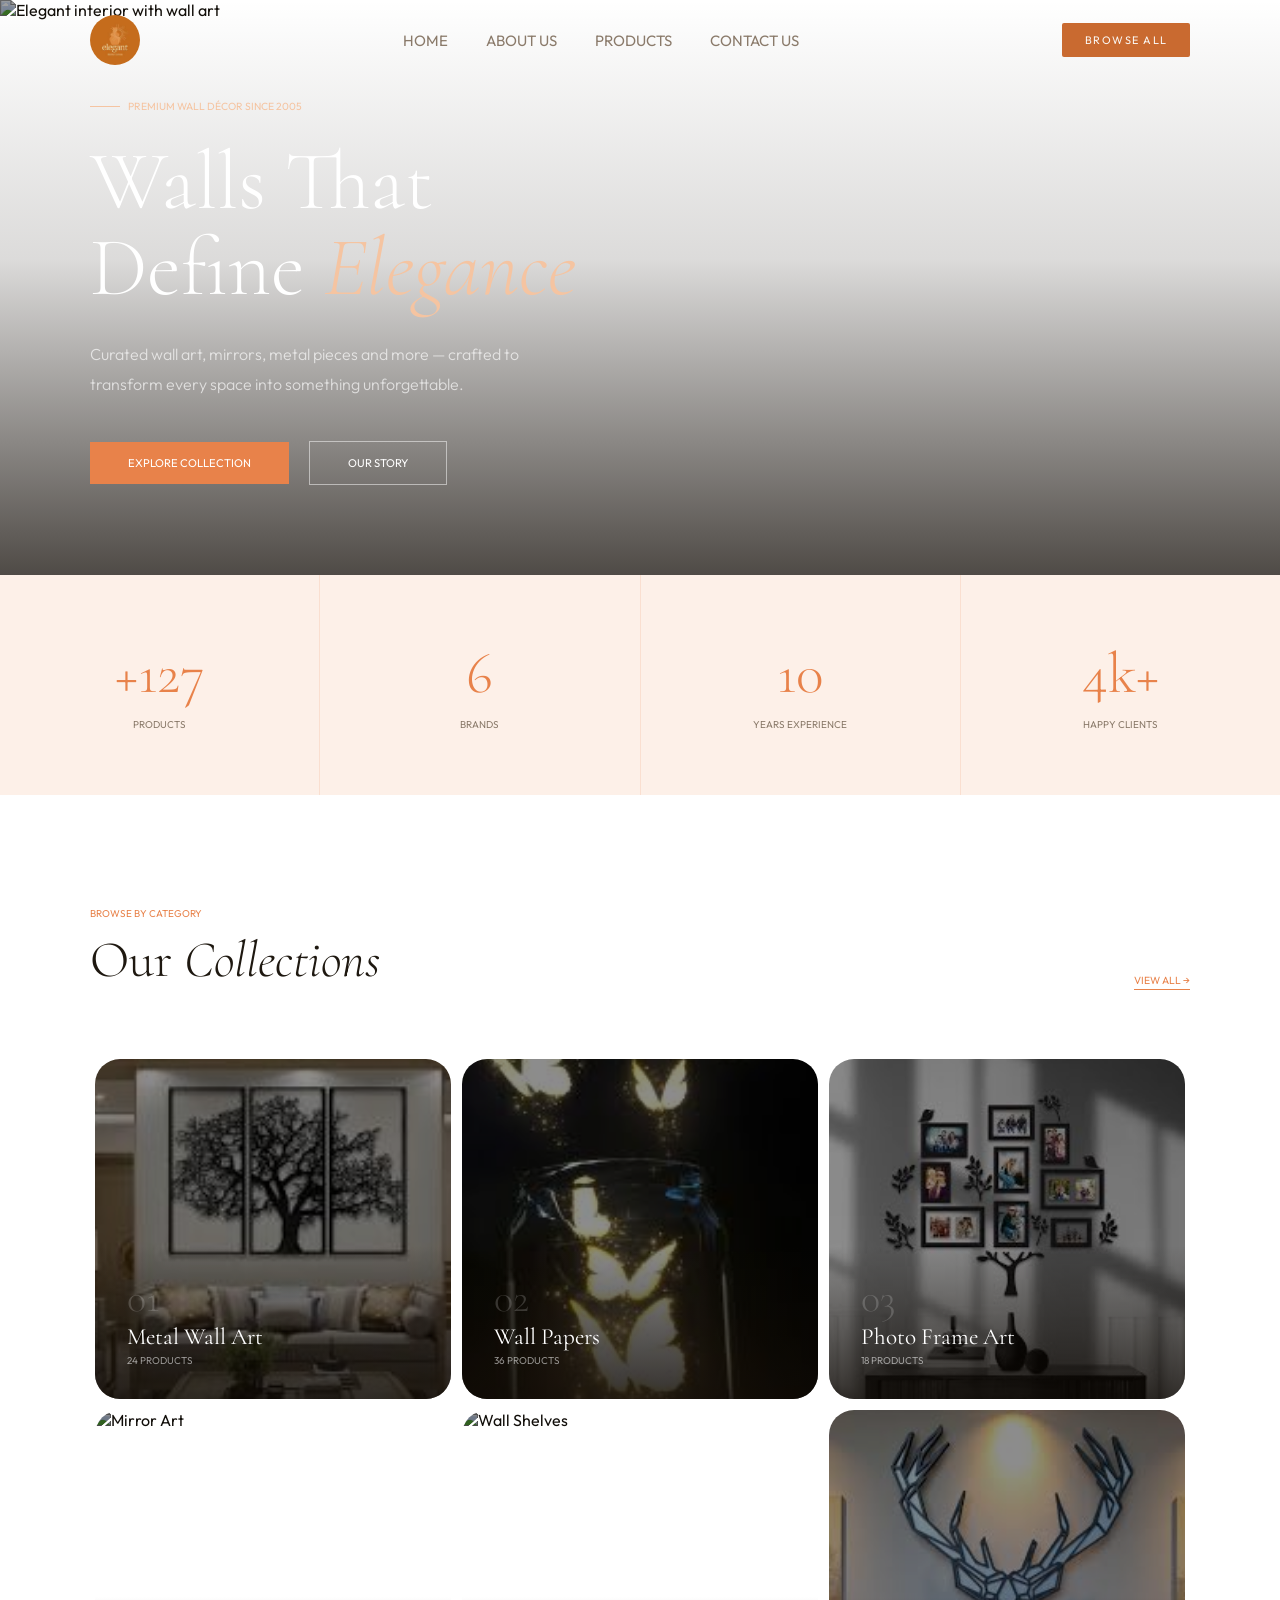
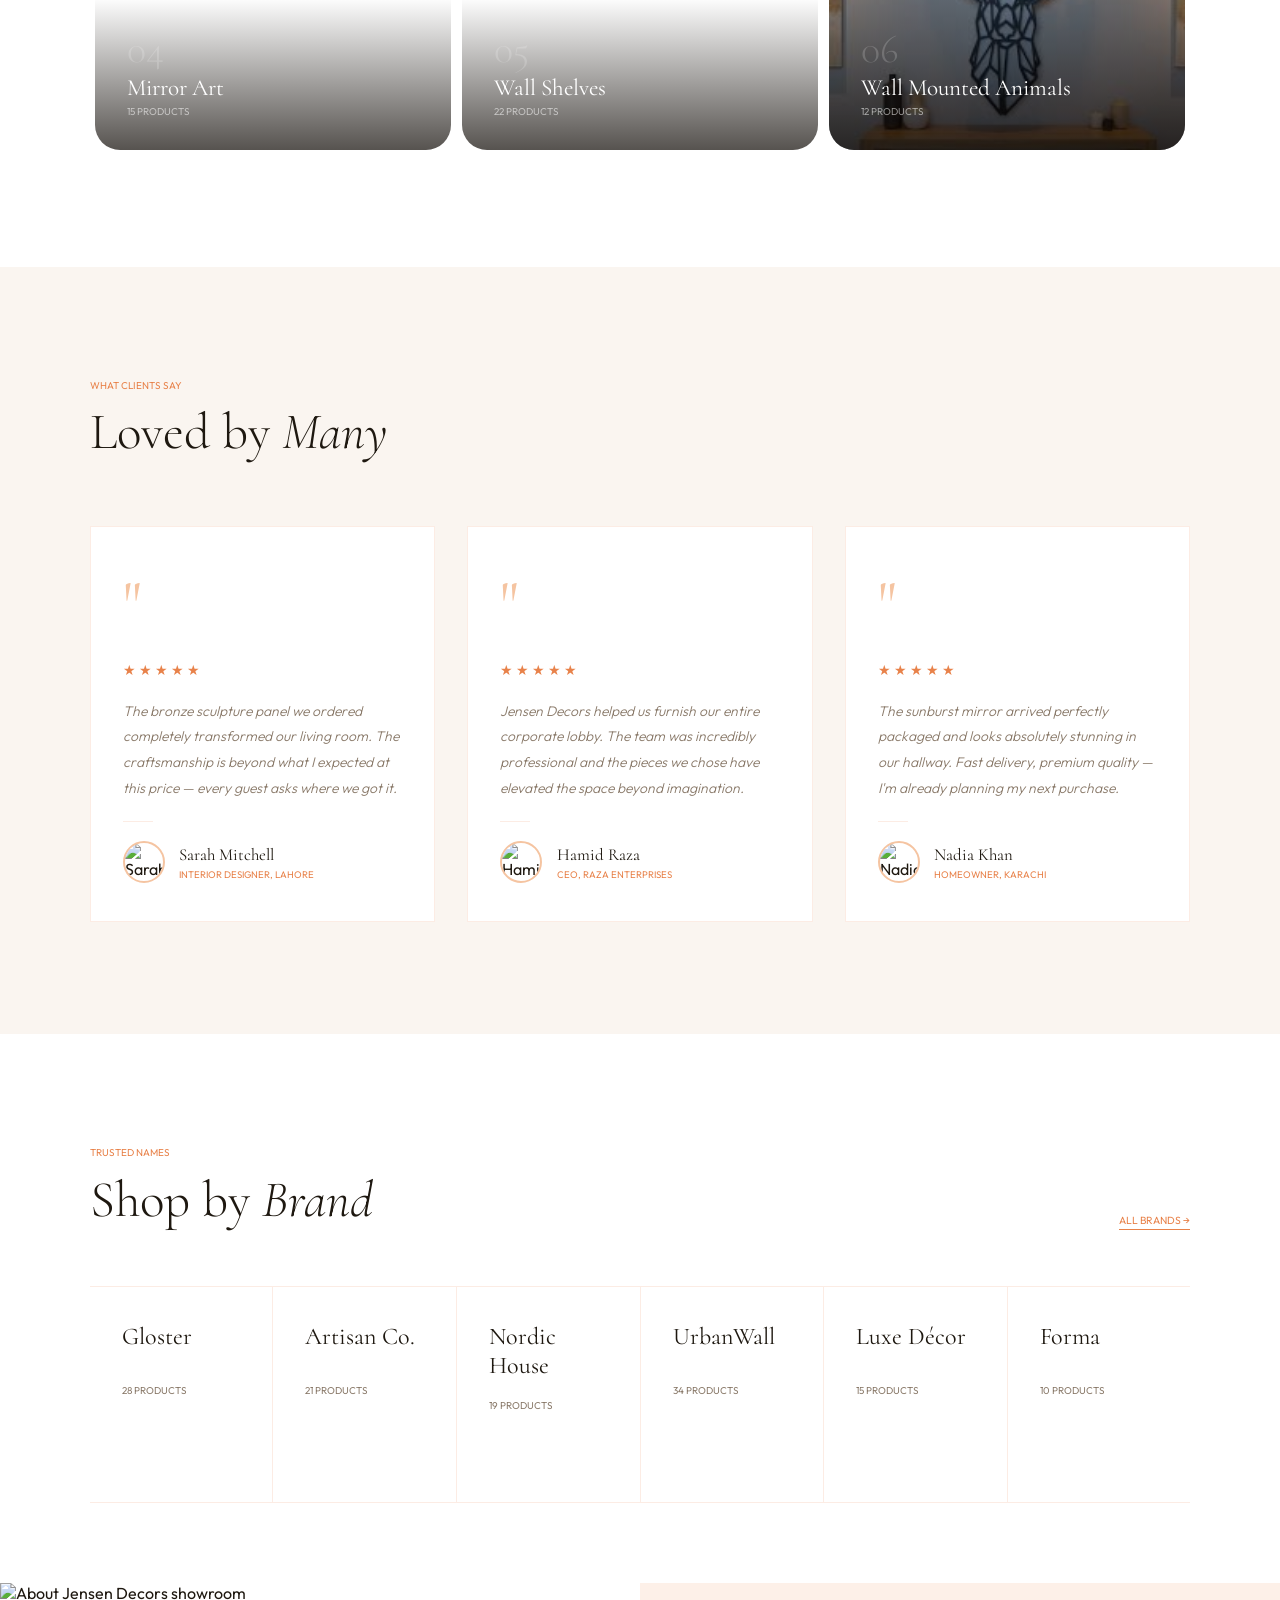
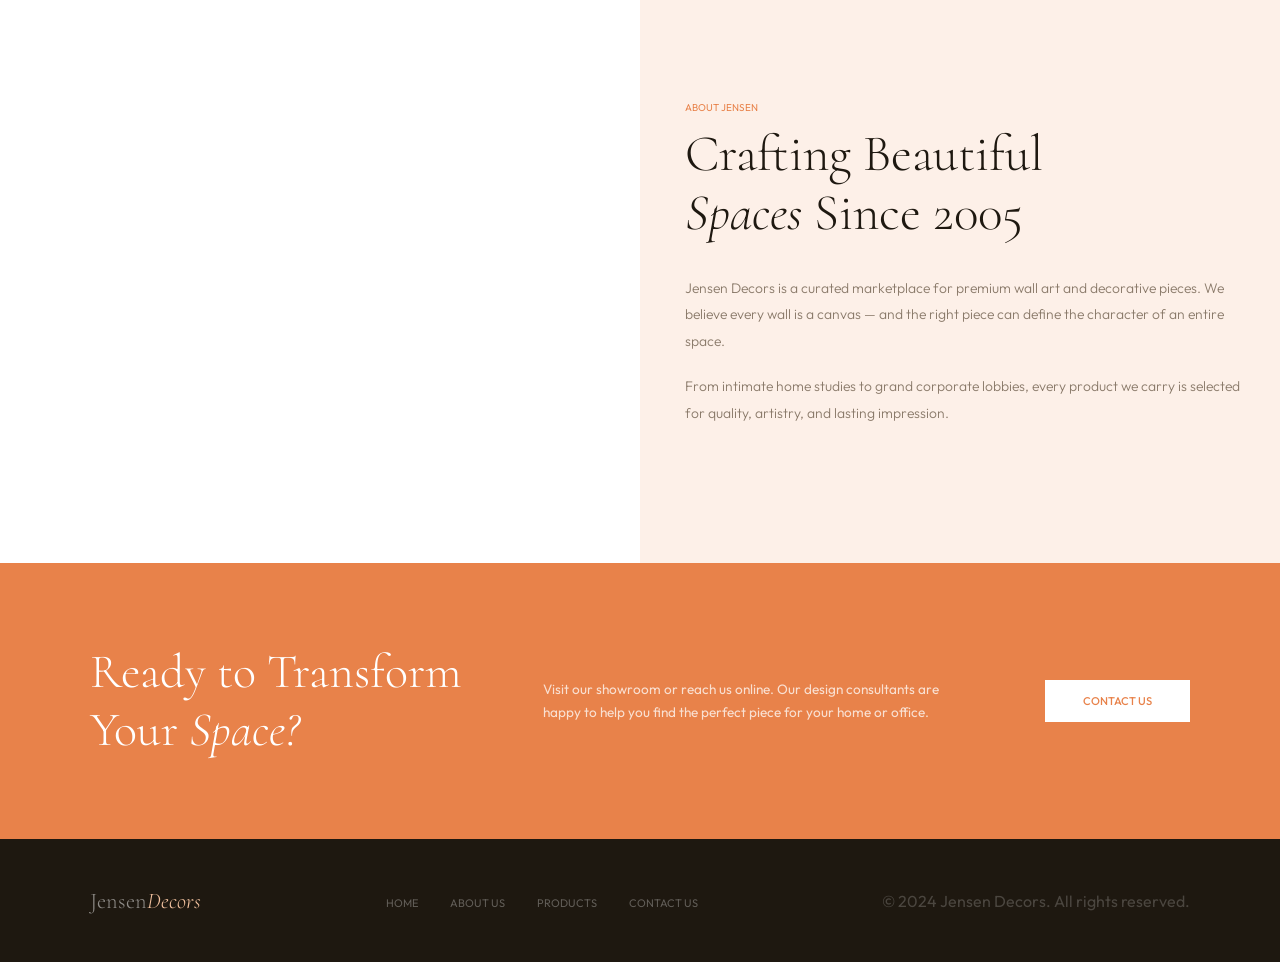
==== commit 4b7a5d21: "footer links update" ====
--- a/index.html
+++ b/index.html
@@ -286,10 +286,10 @@
   <footer>
     <div class="foot-logo">Jensen<span>Decors</span></div>
     <ul class="foot-links">
-      <li><a href="#">Home</a></li>
-      <li><a href="#categories">Products</a></li>
-      <li><a href="#brands">Brands</a></li>
-      <li><a href="contact.html">Contact</a></li>
+      <li><a href="index.html">Home</a></li>
+      <li><a href="about.html">About Us</a></li>
+      <li><a href="products.html">Products</a></li>
+      <li><a href="contact.html">Contact Us</a></li>
     </ul>
     <span class="foot-copy">© 2024 Jensen Decors. All rights reserved.</span>
   </footer>
